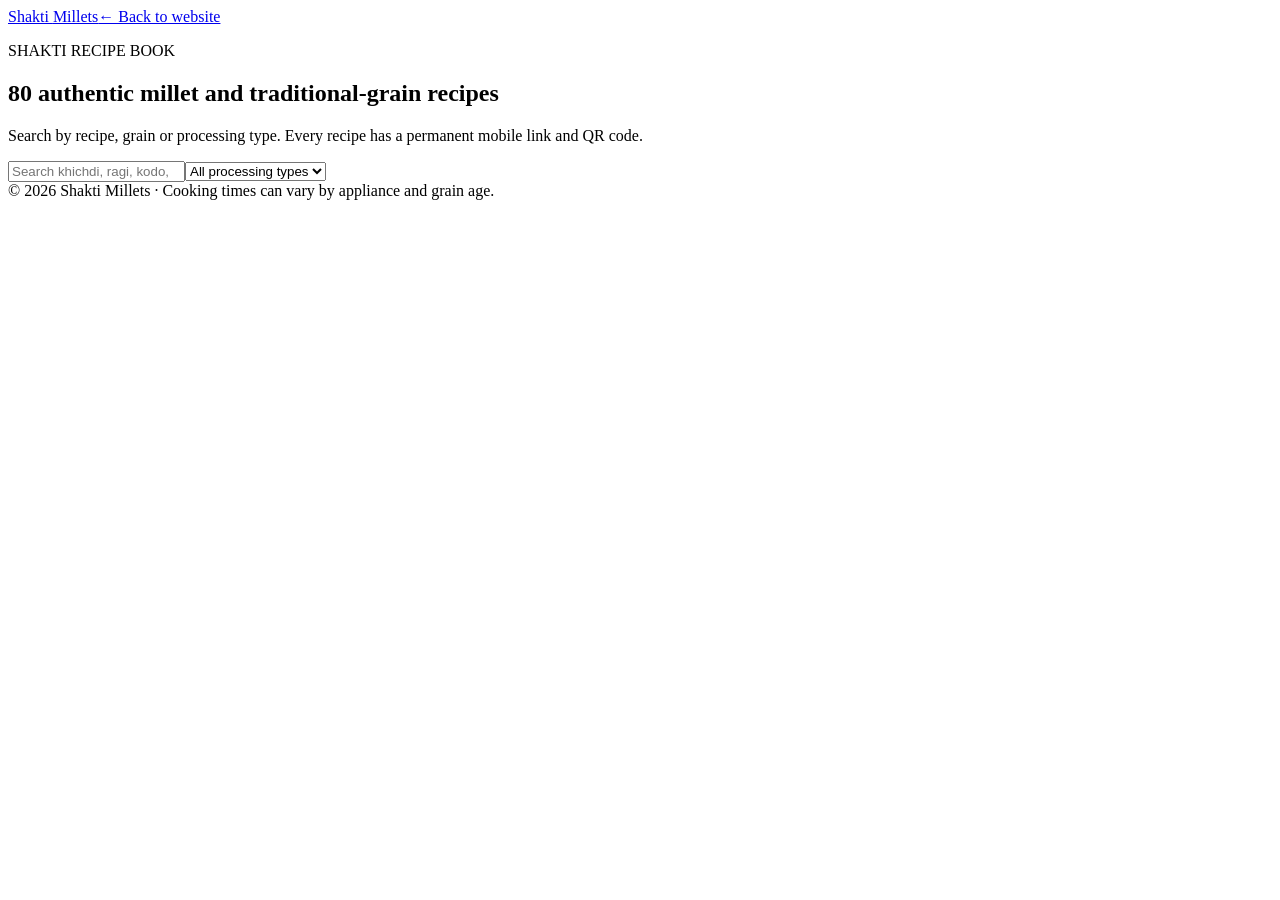
==== recipes.html @ f7a5f89f "Add recipes.html for recipe catalogue" ====
<!DOCTYPE html>
<html lang="en"><head><meta charset="UTF-8"><meta name="viewport" content="width=device-width,initial-scale=1"><meta name="description" content="80 Shakti Millets recipes with soaking times, water ratios, ingredients and cooking steps."><title>80 Millet Recipes | Shakti Millets</title><link rel="stylesheet" href="recipe.css"></head>
<body><header><a class="brand" href="index.html">Shakti <span>Millets</span></a><a class="back" href="index.html">← Back to website</a></header>
<main><section class="recipe-hero"><p>SHAKTI RECIPE BOOK</p><h1>80 authentic millet and traditional-grain recipes</h1><p class="lead">Search by recipe, grain or processing type. Every recipe has a permanent mobile link and QR code.</p><div class="search-row"><input id="recipeSearch" type="search" placeholder="Search khichdi, ragi, kodo, boiled…"><select id="recipeFilter"><option value="">All processing types</option><option>Unpolished</option><option>Semipolished</option><option>Parboiled</option><option>Boiled</option><option>Whole</option></select></div></section><section class="recipes-wrap"><div id="recipeCount"></div><div id="recipeGrid" class="recipe-grid"></div></section></main>
<dialog id="recipeDialog"><button class="close" aria-label="Close">×</button><div id="recipeDetail"></div></dialog>
<footer>© 2026 Shakti Millets · Cooking times can vary by appliance and grain age.</footer>
<script src="recipes-data.js?v=20260904"></script><script src="recipe.js?v=20260904"></script></body></html>
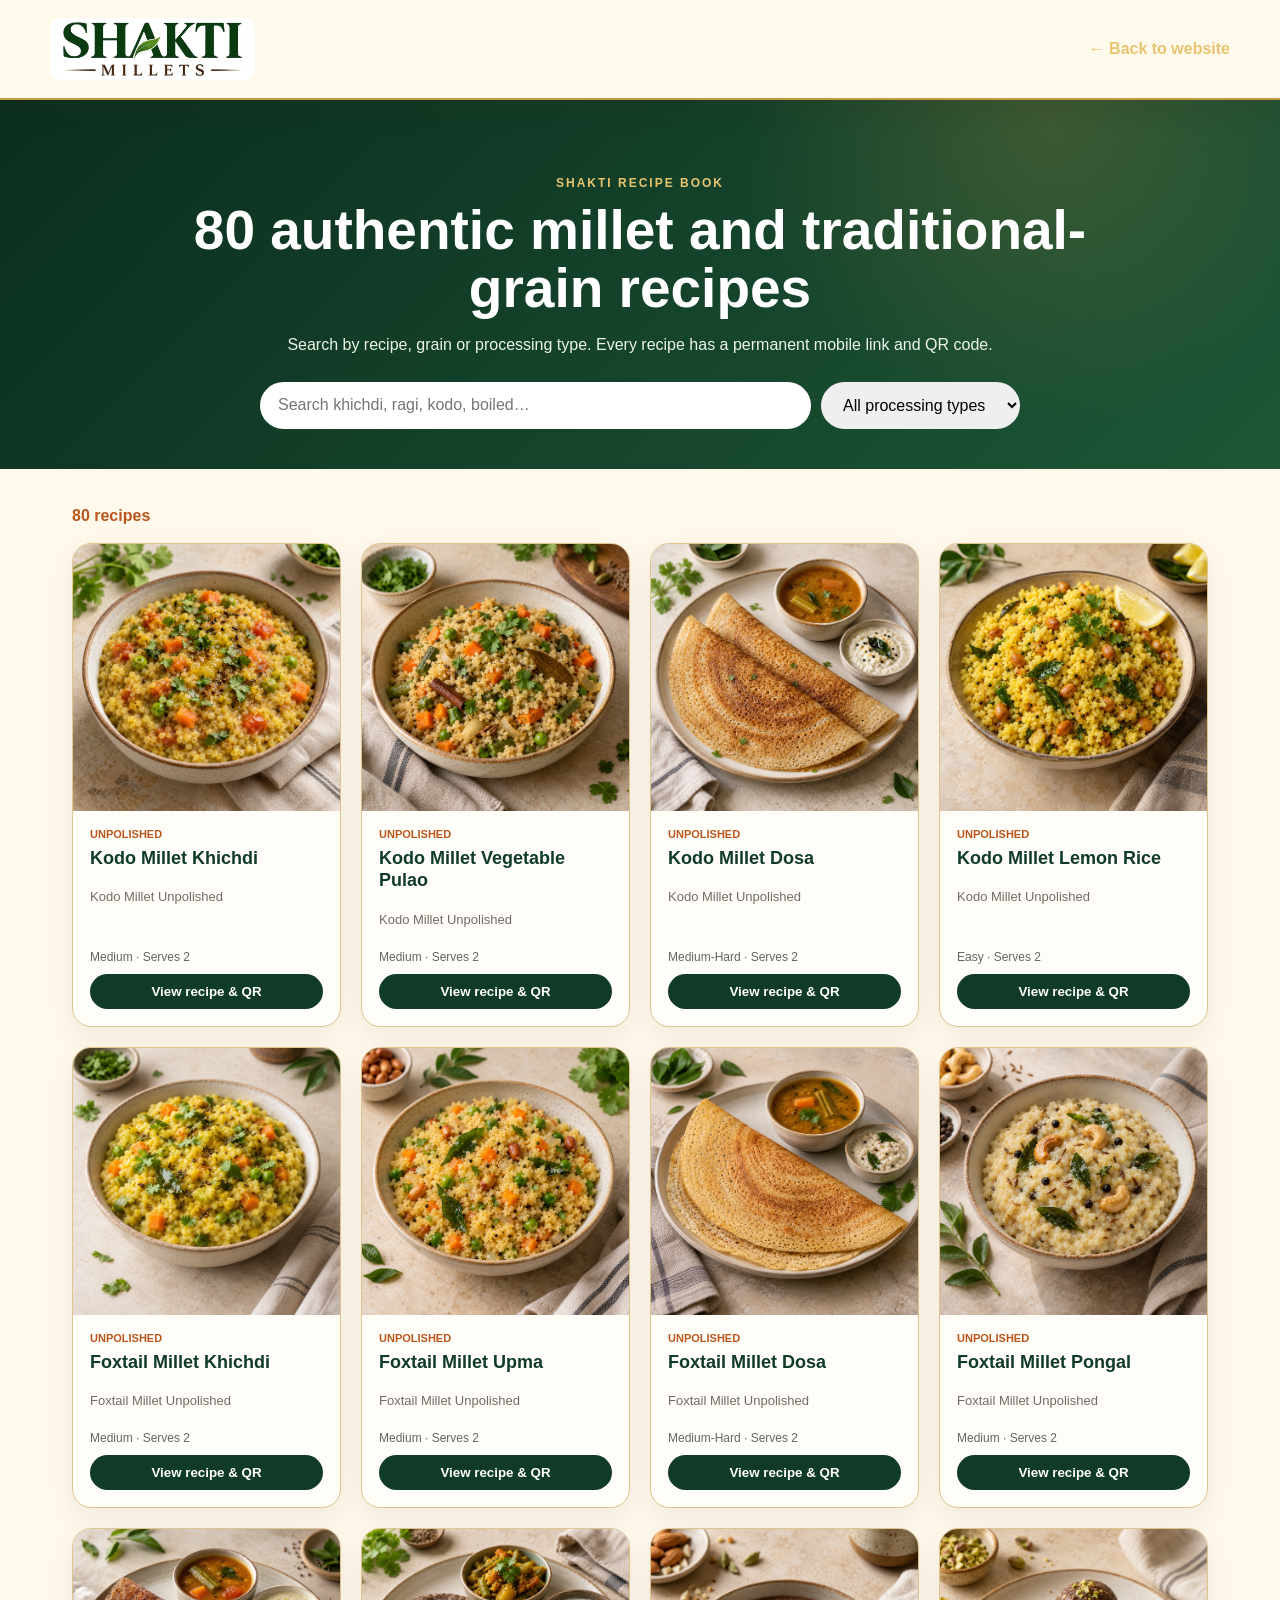
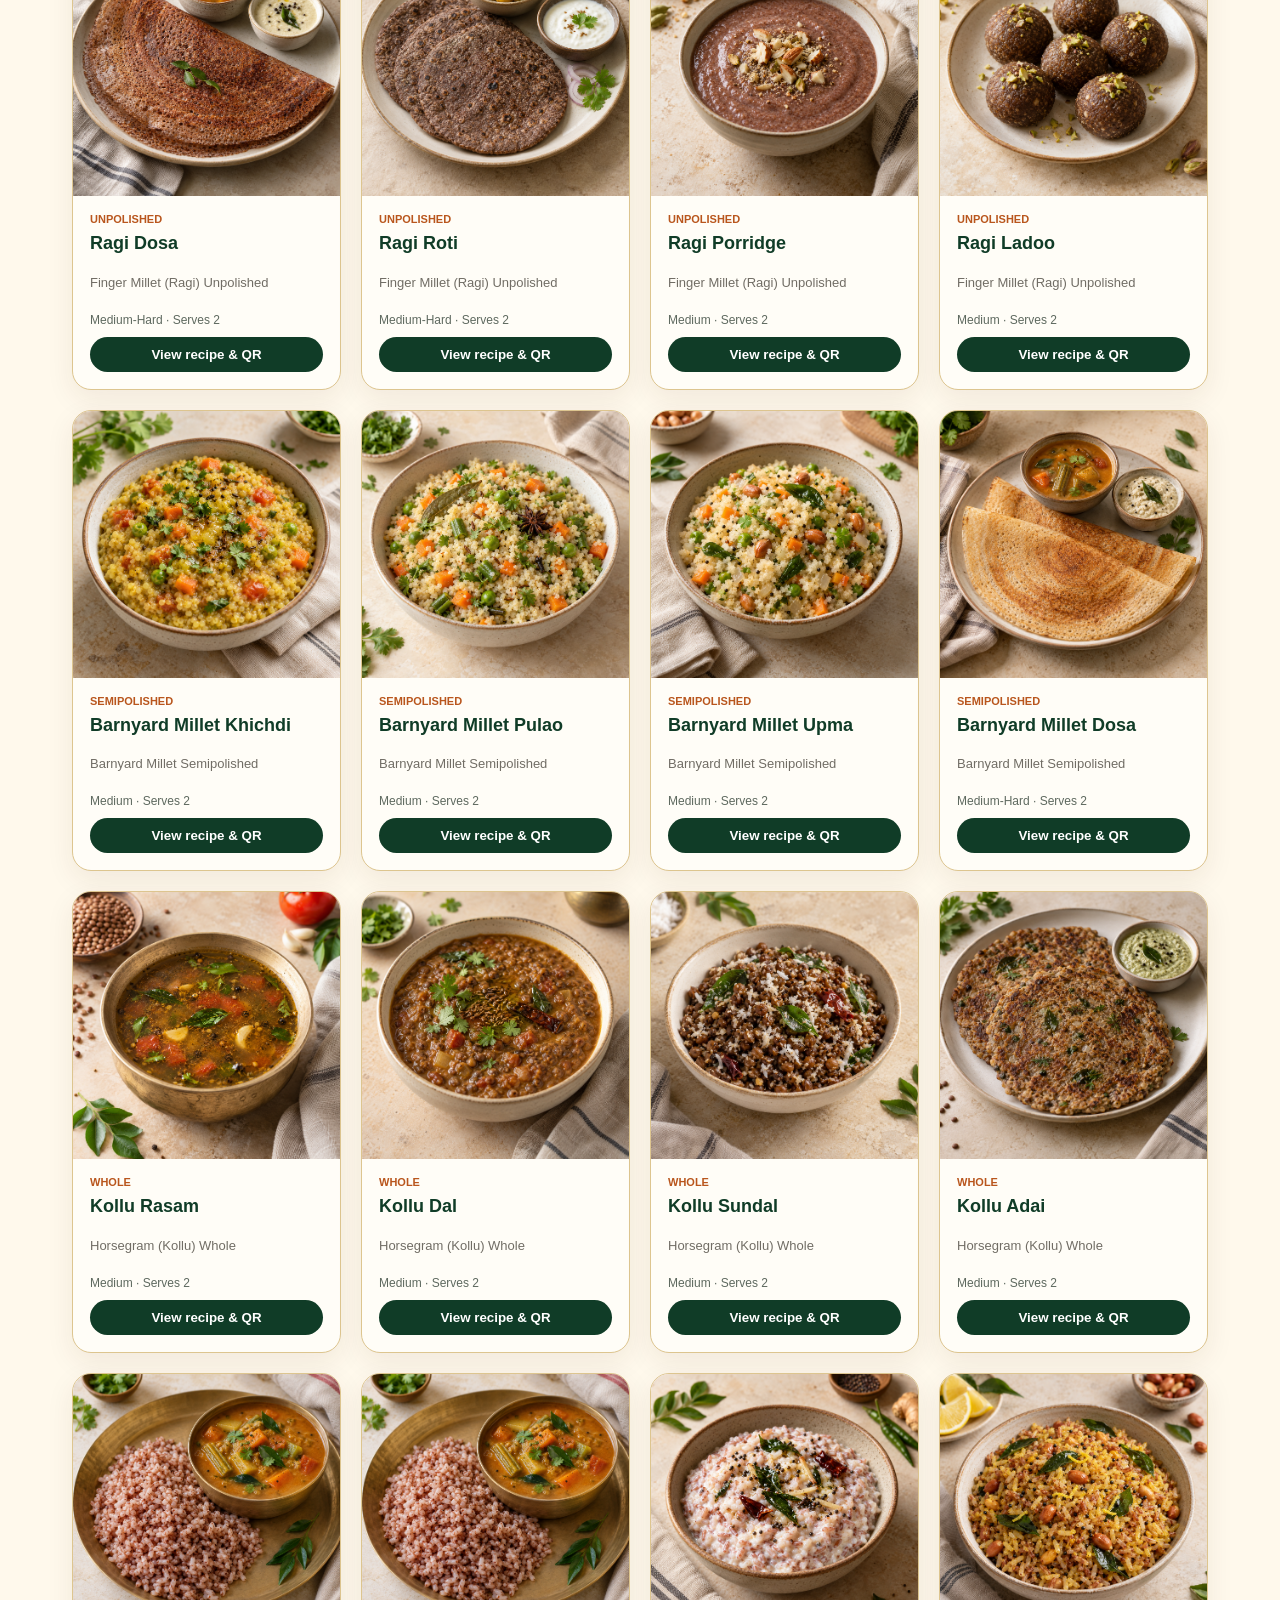
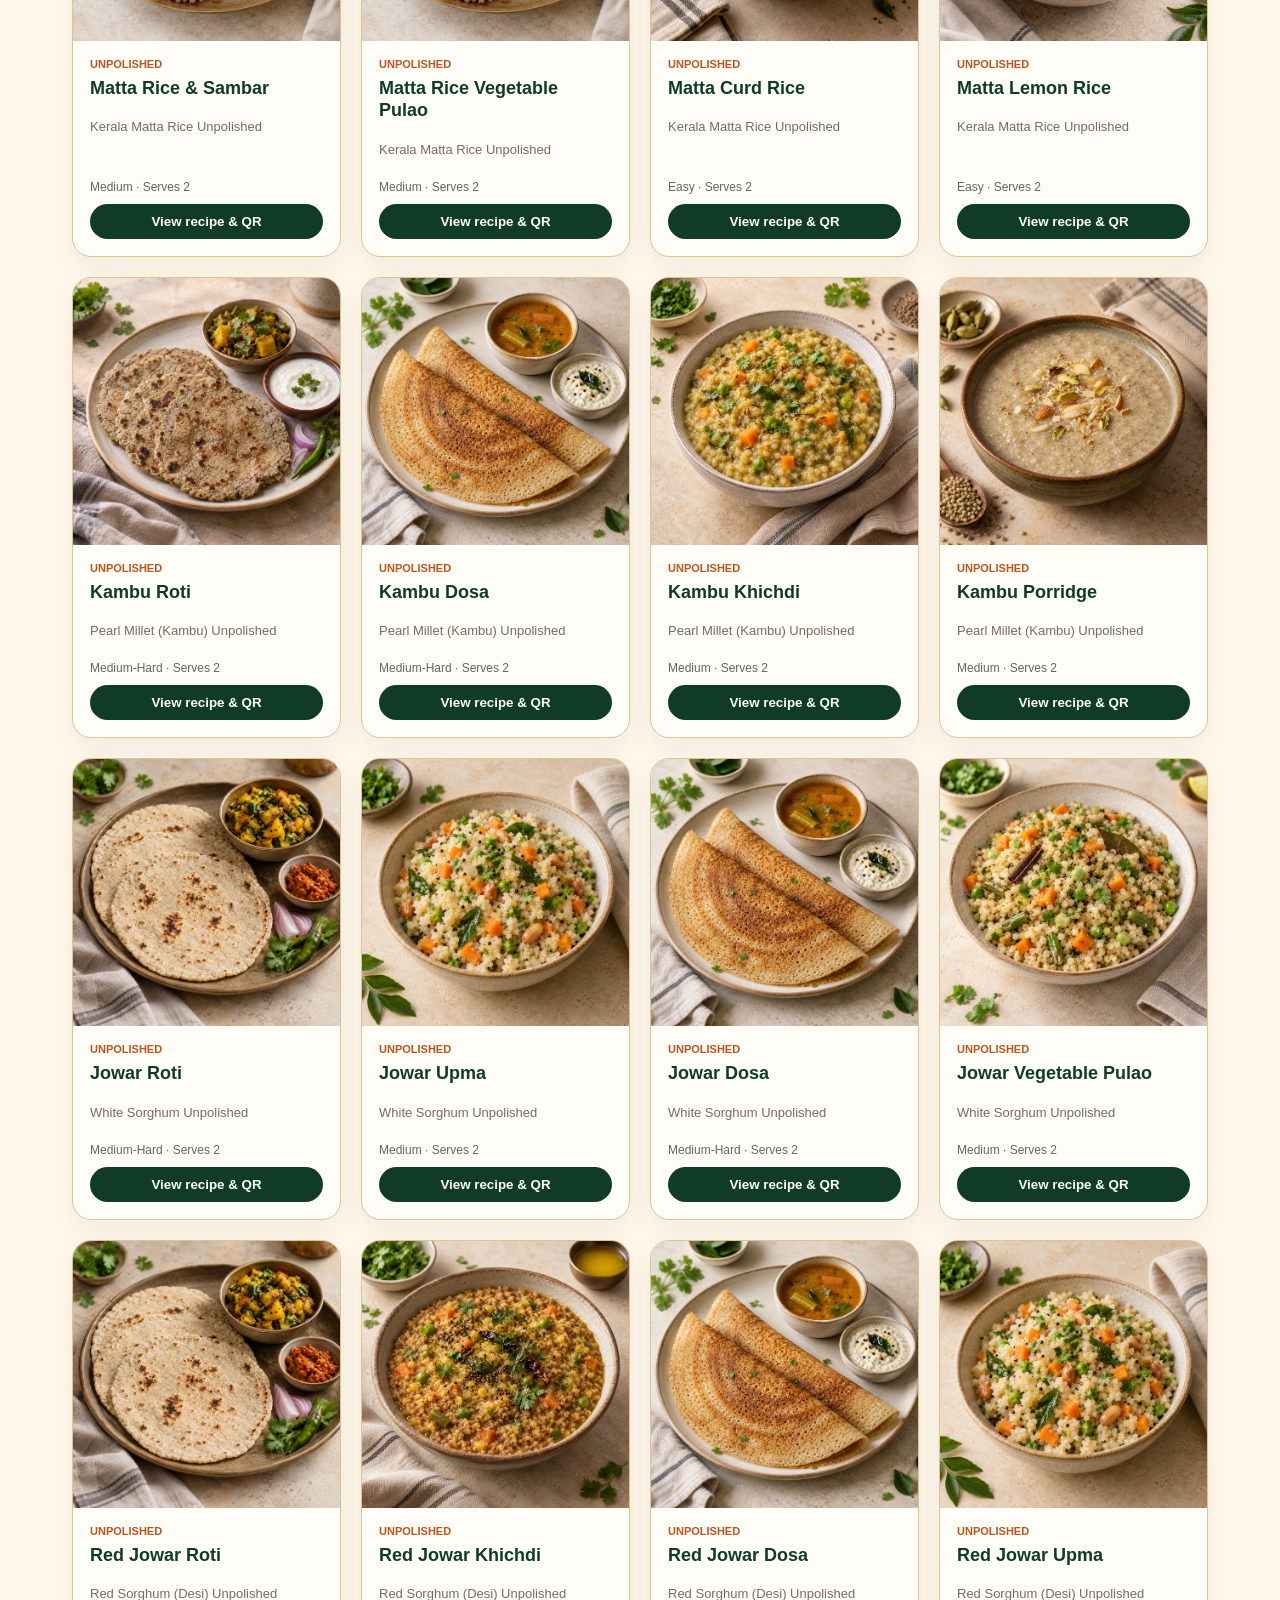
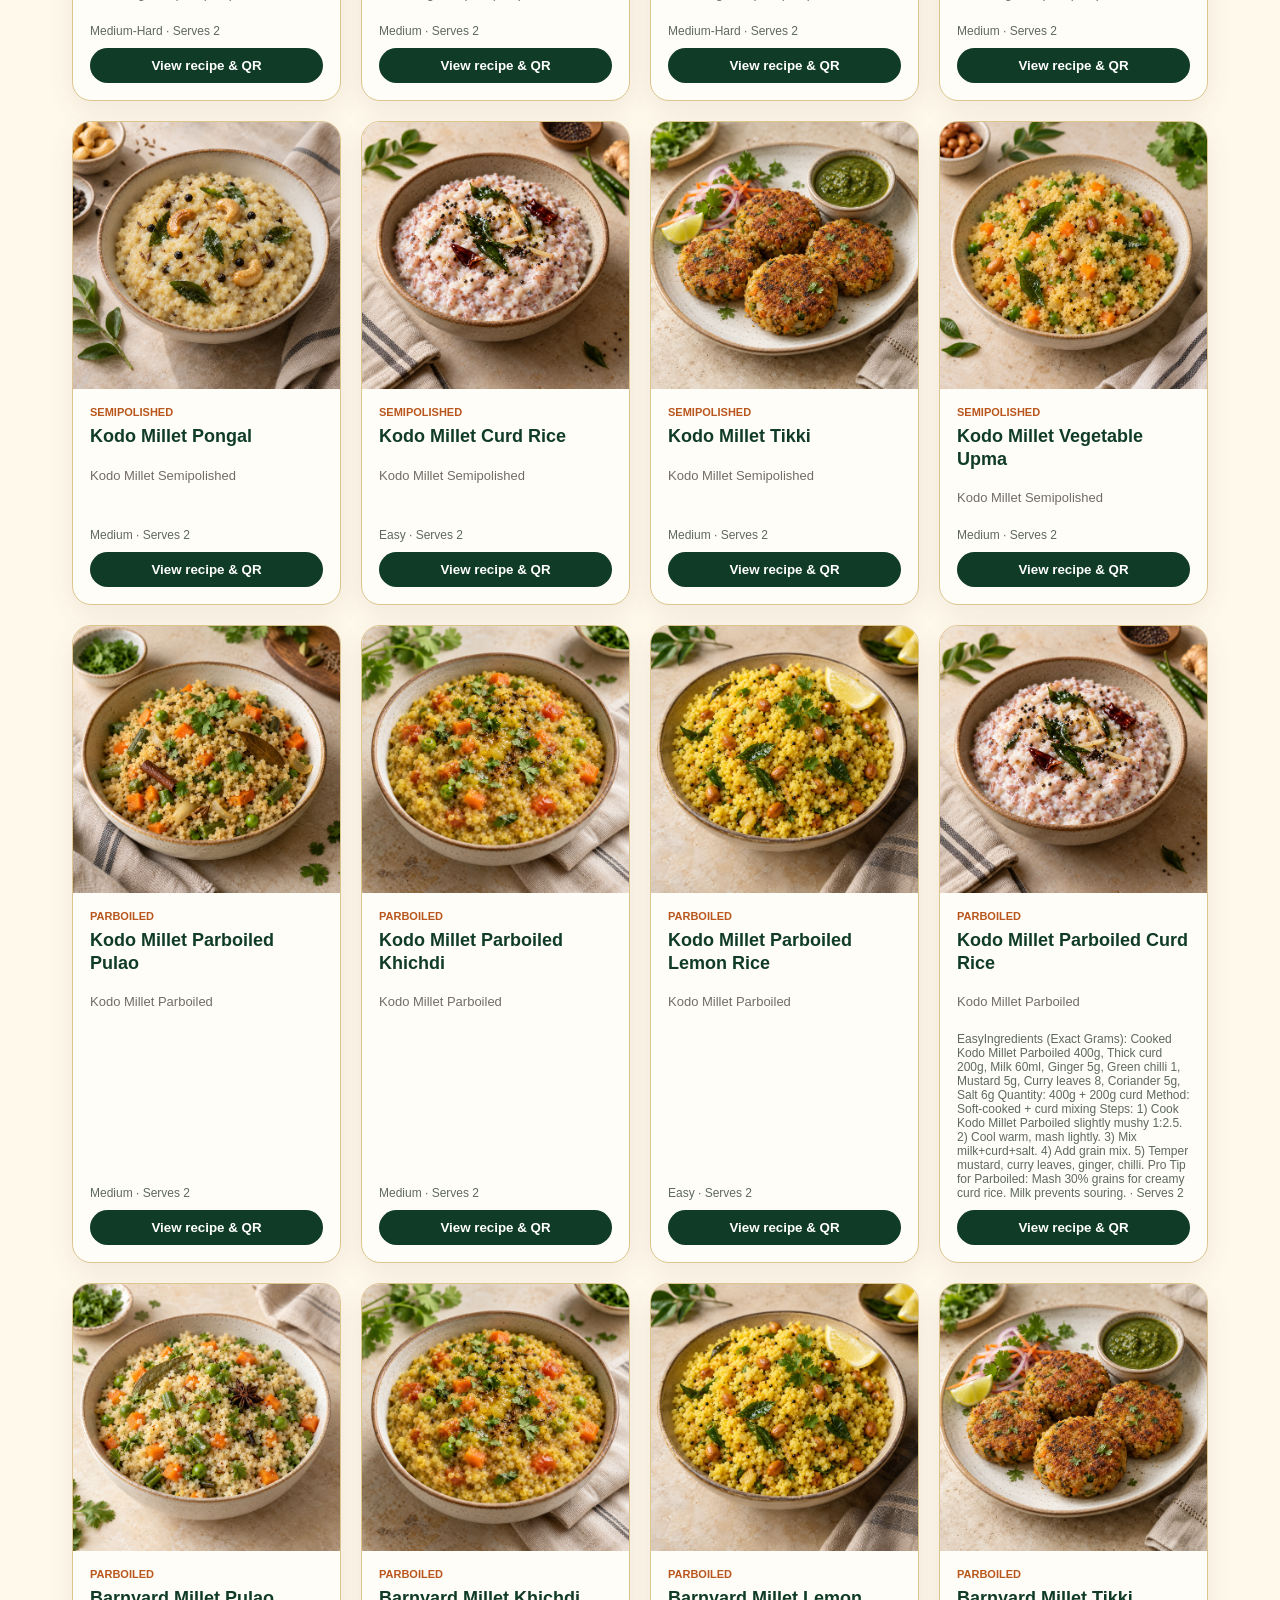
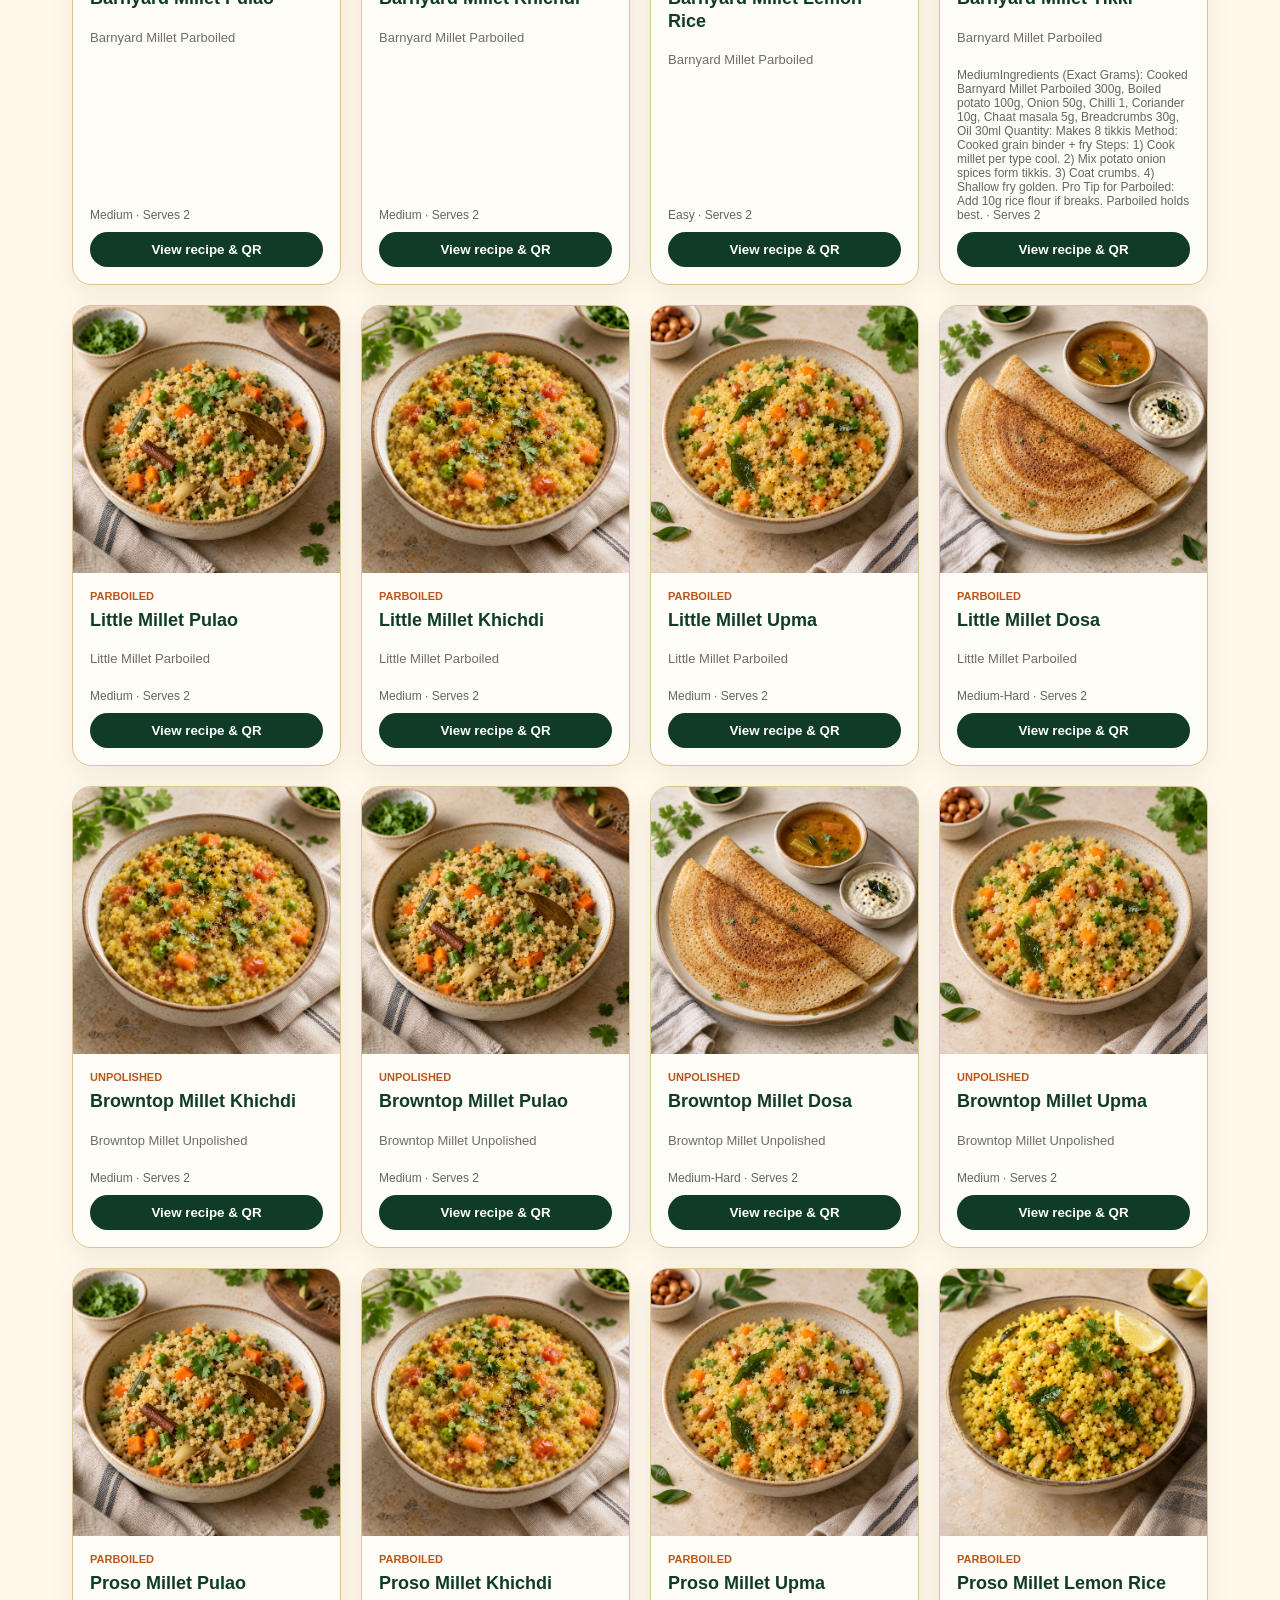
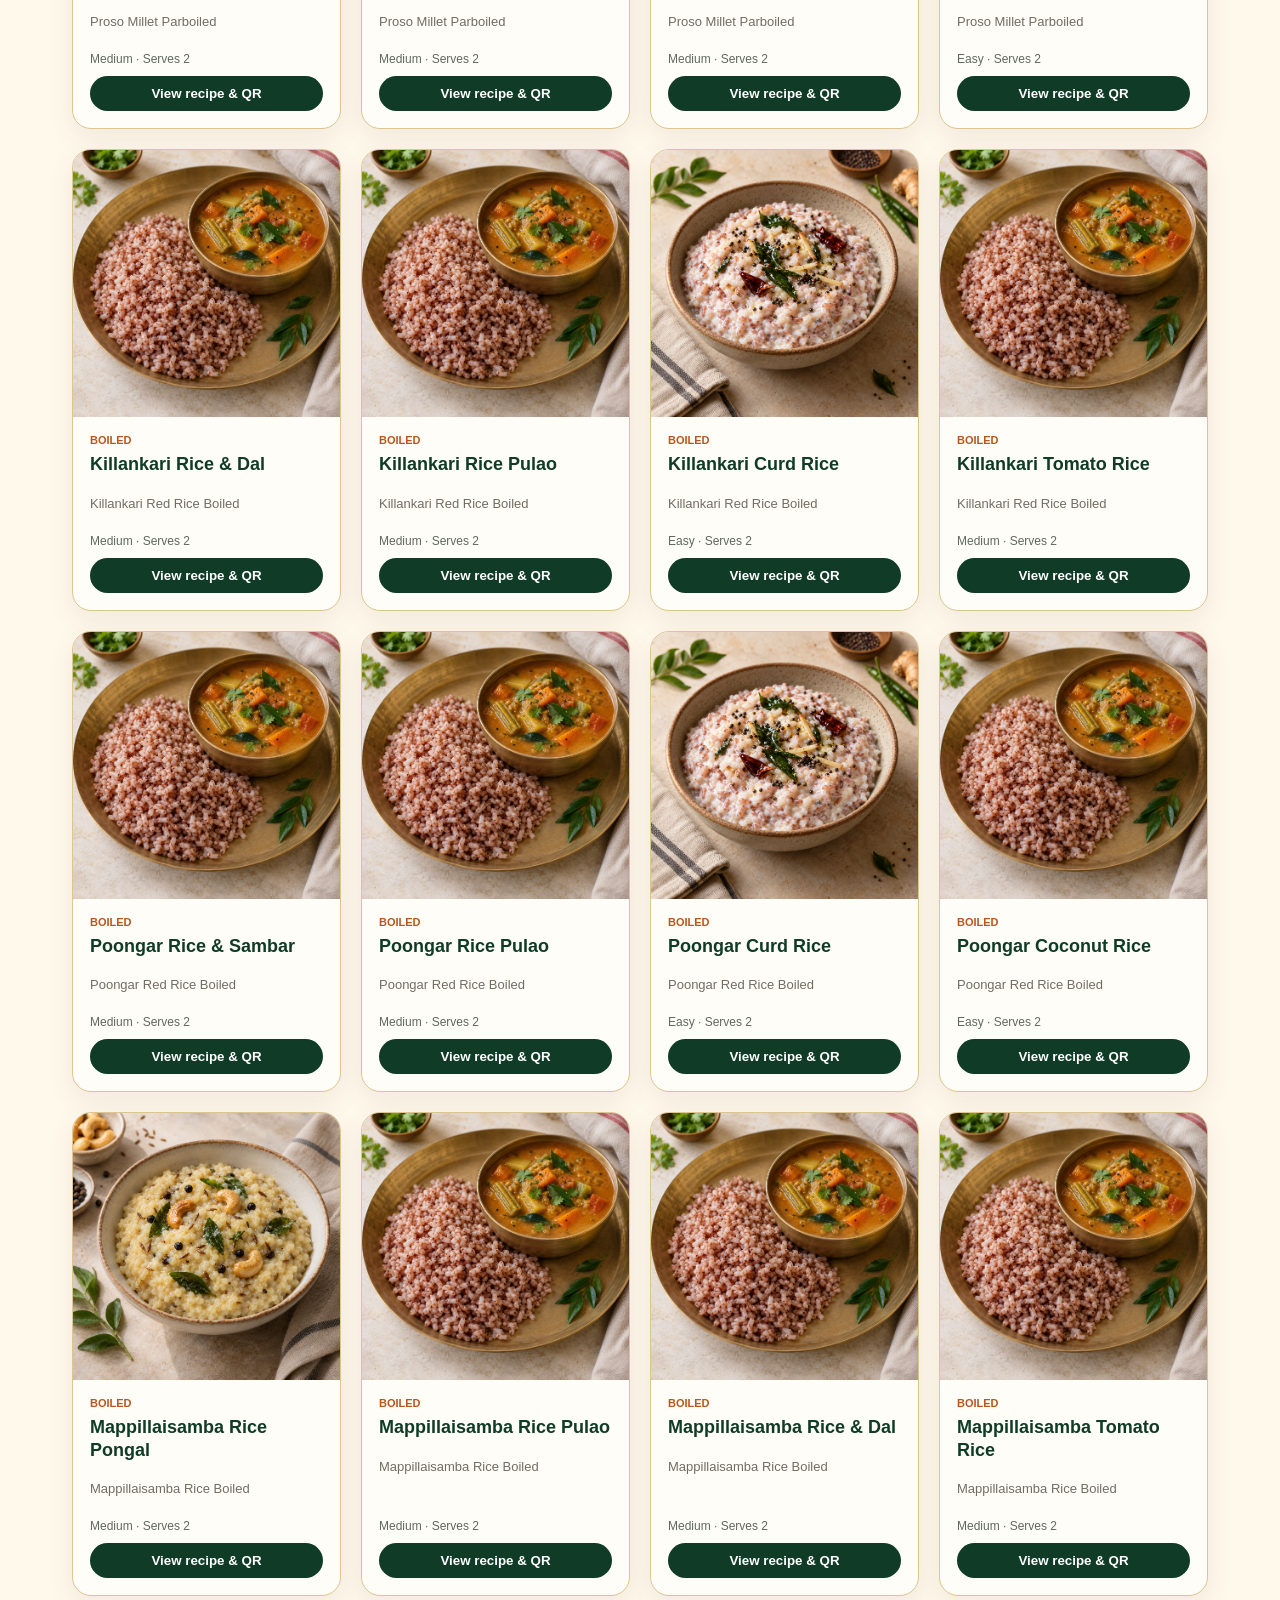
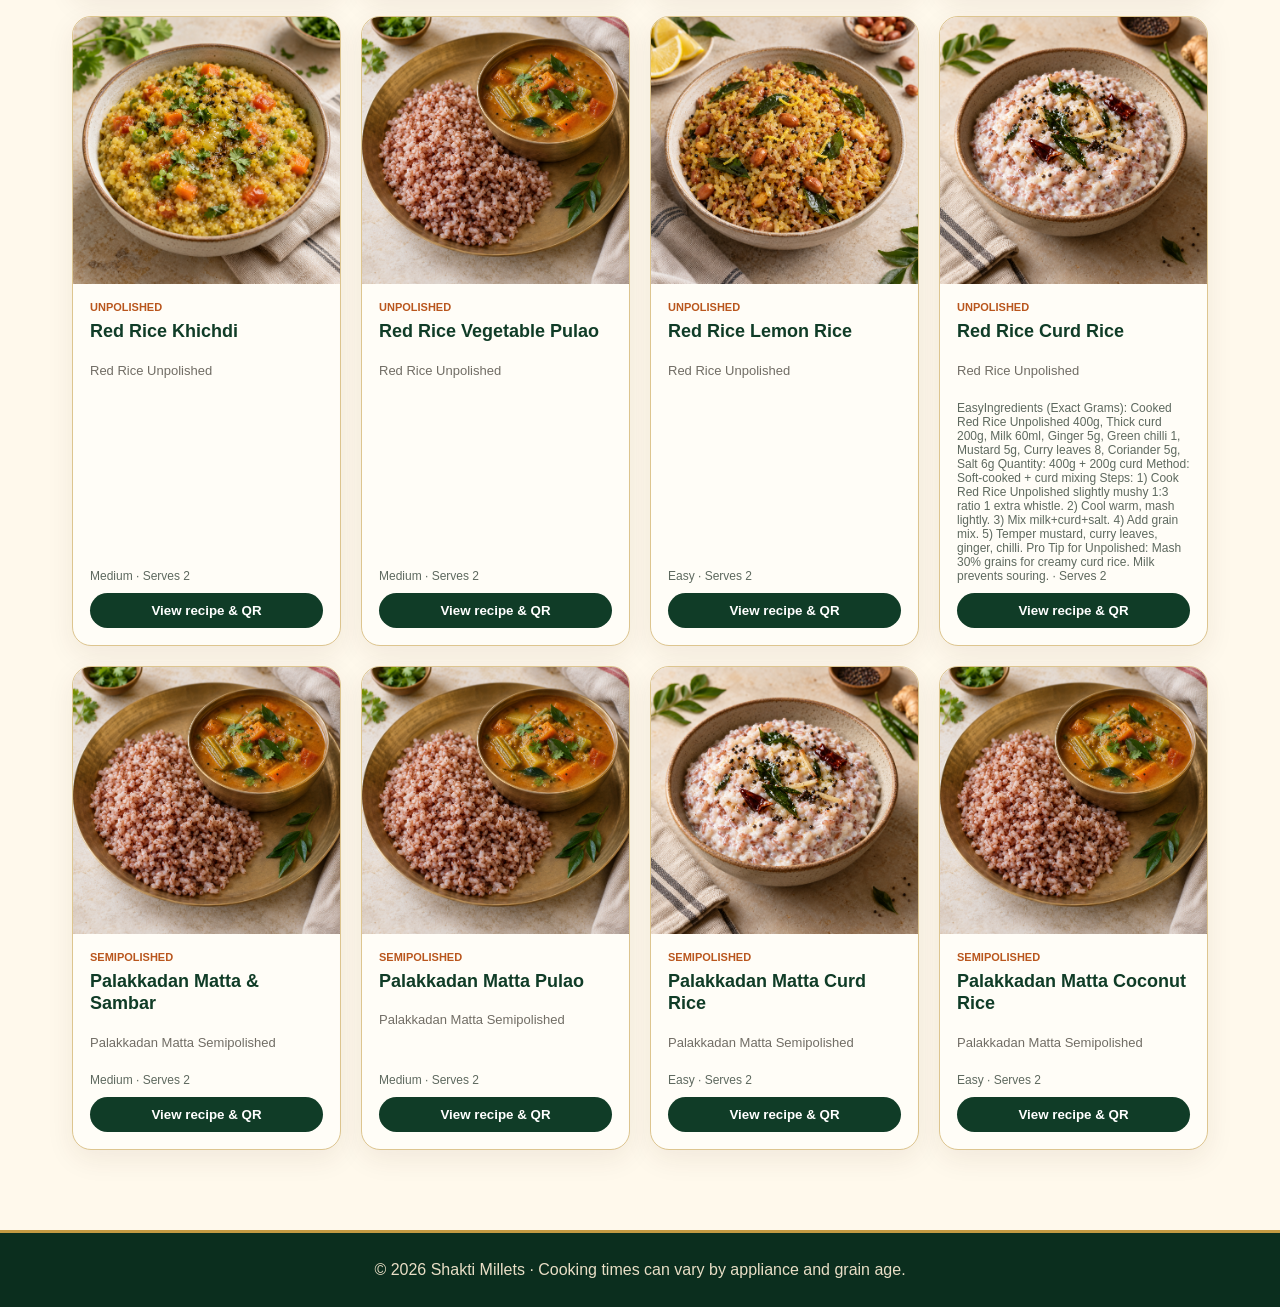
==== commit 934263ed: "Apply official Shakti Millets logo and heritage brand theme" ====
--- a/recipes.html
+++ b/recipes.html
@@ -1,6 +1,6 @@
 <!DOCTYPE html>
-<html lang="en"><head><meta charset="UTF-8"><meta name="viewport" content="width=device-width,initial-scale=1"><meta name="description" content="80 Shakti Millets recipes with soaking times, water ratios, ingredients and cooking steps."><title>80 Millet Recipes | Shakti Millets</title><link rel="stylesheet" href="recipe.css"></head>
-<body><header><a class="brand" href="index.html">Shakti <span>Millets</span></a><a class="back" href="index.html">← Back to website</a></header>
+<html lang="en"><head><meta charset="UTF-8"><meta name="viewport" content="width=device-width,initial-scale=1"><meta name="description" content="80 Shakti Millets recipes with soaking times, water ratios, ingredients and cooking steps."><title>80 Millet Recipes | Shakti Millets</title><link rel="stylesheet" href="recipe.css"><link rel="stylesheet" href="brand-theme.css?v=20260905-1"><link rel="icon" href="images/shakti-millets-logo.webp"></head>
+<body><header><a class="brand" href="index.html" aria-label="Shakti Millets home"><img class="brand-logo-img" src="images/shakti-millets-wordmark.webp" alt="Shakti Millets"></a><a class="back" href="index.html">← Back to website</a></header>
 <main><section class="recipe-hero"><p>SHAKTI RECIPE BOOK</p><h1>80 authentic millet and traditional-grain recipes</h1><p class="lead">Search by recipe, grain or processing type. Every recipe has a permanent mobile link and QR code.</p><div class="search-row"><input id="recipeSearch" type="search" placeholder="Search khichdi, ragi, kodo, boiled…"><select id="recipeFilter"><option value="">All processing types</option><option>Unpolished</option><option>Semipolished</option><option>Parboiled</option><option>Boiled</option><option>Whole</option></select></div></section><section class="recipes-wrap"><div id="recipeCount"></div><div id="recipeGrid" class="recipe-grid"></div></section></main>
 <dialog id="recipeDialog"><button class="close" aria-label="Close">×</button><div id="recipeDetail"></div></dialog>
 <footer>© 2026 Shakti Millets · Cooking times can vary by appliance and grain age.</footer>
--- a/recipe.css
+++ b/recipe.css
@@ -0,0 +1,2 @@
+*{box-sizing:border-box}body{margin:0;font-family:Inter,Segoe UI,Arial,sans-serif;background:#faf8f3;color:#263228}header{position:sticky;top:0;z-index:10;background:#173b2b;color:#fff;display:flex;justify-content:space-between;align-items:center;padding:18px max(20px,calc((100vw - 1180px)/2));box-shadow:0 4px 18px #0003}.brand{font-size:27px;font-weight:900;color:#fff;text-decoration:none}.brand span{color:#c4e6ad}.back{color:#c4e6ad;text-decoration:none;font-weight:800}.recipe-hero{padding:64px 22px 40px;text-align:center;background:linear-gradient(135deg,#173b2b,#2d6048);color:#fff}.recipe-hero>p:first-child{letter-spacing:2px;font-size:12px;font-weight:900;color:#c4e6ad}.recipe-hero h1{font-size:clamp(32px,5vw,55px);line-height:1.05;max-width:900px;margin:10px auto}.lead{max-width:750px;margin:18px auto;color:#edf5ea}.search-row{display:flex;gap:10px;max-width:760px;margin:28px auto 0}.search-row input,.search-row select{border:0;border-radius:28px;padding:14px 18px;font:inherit}.search-row input{flex:1}.recipes-wrap{max-width:1180px;margin:auto;padding:38px 22px 80px}#recipeCount{font-weight:800;color:#52705b;margin-bottom:18px}.recipe-grid{display:grid;grid-template-columns:repeat(4,1fr);gap:20px}.recipe-card{background:#fff;border:1px solid #e8e2d8;border-radius:19px;overflow:hidden;box-shadow:0 8px 26px #24302612;display:flex;flex-direction:column}.recipe-card img{width:100%;aspect-ratio:1;object-fit:cover;display:block}.recipe-body{padding:17px;display:flex;flex-direction:column;flex:1}.pill{font-size:11px;font-weight:900;color:#5b755e;text-transform:uppercase}.recipe-card h2{font-size:18px;line-height:1.25;margin:7px 0;color:#173b2b}.product{font-size:13px;color:#716d65;flex:1}.meta{font-size:12px;margin:10px 0;color:#5e695f}.recipe-card button,.open-link{border:0;border-radius:22px;background:#173b2b;color:#fff;padding:10px 14px;font-weight:800;cursor:pointer;text-align:center;text-decoration:none}dialog{width:min(920px,calc(100% - 24px));max-height:92vh;border:0;border-radius:22px;padding:0;box-shadow:0 25px 90px #0007}dialog::backdrop{background:#071a10bb}.close{position:sticky;float:right;top:12px;margin:12px 12px -55px 0;z-index:2;width:39px;height:39px;border:0;border-radius:50%;background:#173b2b;color:#fff;font-size:26px;cursor:pointer}.detail{display:grid;grid-template-columns:340px 1fr}.detail-media{padding:24px;background:#edf3e7}.detail-media img{width:100%;border-radius:18px;aspect-ratio:1;object-fit:cover}.qr{background:#fff;padding:12px;margin-top:15px;border-radius:15px;text-align:center}.qr img{width:180px;height:180px;image-rendering:auto}.qr small{display:block;color:#596359}.detail-copy{padding:30px}.detail-copy h1{color:#173b2b;margin:5px 0 8px}.detail-copy h3{color:#173b2b;margin:22px 0 8px}.facts{display:grid;grid-template-columns:repeat(2,1fr);gap:8px;background:#f4f1ea;padding:13px;border-radius:13px;font-size:13px}.detail-copy li{margin:7px 0;line-height:1.5}.tip{background:#e8f1df;border-left:4px solid #678c58;padding:13px;border-radius:8px}.share-row{display:flex;gap:8px;flex-wrap:wrap;margin-top:18px}.share-row button,.share-row a{border:0;border-radius:22px;padding:10px 14px;font-weight:800;text-decoration:none;cursor:pointer}.share-row button{background:#e8f0df;color:#173b2b}.share-row a{background:#25d366;color:#fff}footer{text-align:center;background:#122c20;color:#cad8c7;padding:28px 20px}@media(max-width:900px){.recipe-grid{grid-template-columns:repeat(2,1fr)}.detail{grid-template-columns:1fr}.detail-media{display:grid;grid-template-columns:1fr 220px;gap:15px}.qr{margin-top:0}}@media(max-width:600px){header{padding:14px 16px}.brand{font-size:23px}.recipe-hero{padding-top:46px}.search-row{flex-direction:column}.recipe-grid{grid-template-columns:1fr}.detail-media{display:block}.qr{margin-top:15px}.detail-copy{padding:23px}.facts{grid-template-columns:1fr}}
+
--- a/brand-theme.css
+++ b/brand-theme.css
@@ -0,0 +1,53 @@
+:root{--shakti-green:#103c27;--shakti-green-2:#1d5637;--shakti-cream:#f7ebd0;--shakti-ivory:#fff9ec;--shakti-gold:#c49a43;--shakti-brown:#4a2b18;--shakti-orange:#b9561d;--shakti-line:#ddc58f}
+body{background:var(--shakti-ivory);color:#29342d}
+header{background:rgba(255,249,236,.97);color:var(--shakti-green);border-bottom:2px solid var(--shakti-gold);box-shadow:0 7px 25px rgba(74,43,24,.13)}
+.logo,.brand{display:flex;align-items:center;text-decoration:none;flex:0 0 auto}
+.brand-logo-img{display:block;width:205px;height:62px;object-fit:contain;object-position:center;background:#fff;border-radius:10px;padding:4px 7px}
+nav a{color:var(--shakti-green)}
+nav a:not(.nav-cta)::after{background:var(--shakti-gold)}
+nav a:not(.nav-cta):hover{color:var(--shakti-orange);background:rgba(196,154,67,.1)}
+.nav-cta{background:var(--shakti-green);color:var(--shakti-ivory)!important;border:1px solid var(--shakti-gold)}
+.nav-cta:hover{background:var(--shakti-green-2)}
+.hero{background:radial-gradient(circle at 82% 20%,rgba(196,154,67,.28),transparent 27%),linear-gradient(125deg,#0b2e1e,var(--shakti-green-2) 66%,#654322);color:var(--shakti-ivory)}
+.hero .eyebrow,.light .eyebrow,.hero h1 span{color:#e7c56f}
+.hero p{color:#f9f0dc}
+.btn-primary{background:linear-gradient(135deg,#e3be63,var(--shakti-gold));color:var(--shakti-green);box-shadow:0 7px 18px rgba(55,36,14,.14)}
+.btn-secondary{border-color:#e7c56f;color:#fff4d7}
+.pack-card{width:310px;height:355px;background:#fff;border:2px solid var(--shakti-gold);padding:14px;transform:rotate(1deg);overflow:hidden}
+.pack-card img{width:100%;height:100%;object-fit:contain;display:block}
+.trust{background:var(--shakti-cream);border-bottom-color:var(--shakti-line)}
+.trust-grid{color:var(--shakti-green)}
+.products,.who,.how{background:var(--shakti-ivory)}
+.section-title h2,.quote h2,.cta h2{color:var(--shakti-green)}
+.eyebrow{color:var(--shakti-orange)}
+.category-tabs button,.quick button{border-color:var(--shakti-line);background:#fffdf7;color:var(--shakti-green)}
+.category-tabs button.active,.category-tabs button:hover{background:var(--shakti-green);color:#fff}
+.product-card,.feature-grid article,.who-grid span,.steps article,.recipe-card{background:#fffdf7;border-color:var(--shakti-line);box-shadow:0 9px 28px rgba(74,43,24,.08)}
+.product-image{background:linear-gradient(145deg,#fffdf7,var(--shakti-cream))}
+.product-card h3,.price,.feature-grid h3,.steps h3,.recipe-card h2,.detail-copy h1,.detail-copy h3{color:var(--shakti-green)}
+.why,.quote form,.cta{background:var(--shakti-cream)}
+.b2b,.assistant,.recipe-hero{background:radial-gradient(circle at 82% 5%,rgba(196,154,67,.22),transparent 28%),linear-gradient(135deg,#0b2e1e,var(--shakti-green-2))}
+.b2b-grid article{border-color:rgba(231,197,111,.35);background:rgba(255,249,236,.09)}
+.steps b,.input-group button,.quote-link,.recipe-card button,.open-link,.close{background:var(--shakti-green)}
+.steps b{color:#f0cd78}
+.quote{background:#fffdf7}
+footer{background:#0b2e1e;color:#e9dec6;border-top:3px solid var(--shakti-gold)}
+.footer-grid a,.back{color:#e7c56f}
+.footer-brand-logo{width:190px;height:115px;object-fit:contain;background:#fff;border-radius:12px;padding:5px;margin-bottom:10px}
+.shakti-assistant-popup{border:2px solid var(--shakti-gold);background:var(--shakti-ivory)}
+.shakti-model-panel,.shakti-assistant-launcher{background:var(--shakti-green)}
+.shakti-guide-actions{background:var(--shakti-cream);border-bottom-color:var(--shakti-line)}
+.shakti-guide-actions button{border-color:var(--shakti-line);color:var(--shakti-green);background:#fffdf7}
+.msg{background:#f5ecd7;color:var(--shakti-green)}
+.msg-user{background:#dfedcf}
+.shakti-section-open{background:var(--shakti-gold);color:var(--shakti-green)}
+.recipe-hero>p:first-child{color:#e7c56f}
+.recipes-wrap{background:var(--shakti-ivory)}
+.pill,#recipeCount{color:var(--shakti-orange)}
+.facts{background:var(--shakti-cream)}
+.tip{background:#f2ead6;border-left-color:var(--shakti-gold)}
+dialog{background:#fffdf7;border:1px solid var(--shakti-line)}
+dialog::backdrop{background:rgba(11,46,30,.78)}
+.detail-media{background:var(--shakti-cream)}
+@media(max-width:900px){.brand-logo-img{width:150px;height:56px}}
+@media(max-width:600px){.brand-logo-img{width:118px;height:48px}.nav-wrap{padding-top:8px;padding-bottom:8px}.nav-cta{background:var(--shakti-green)!important}.pack-card{width:270px;height:310px}.footer-brand-logo{width:170px}}
